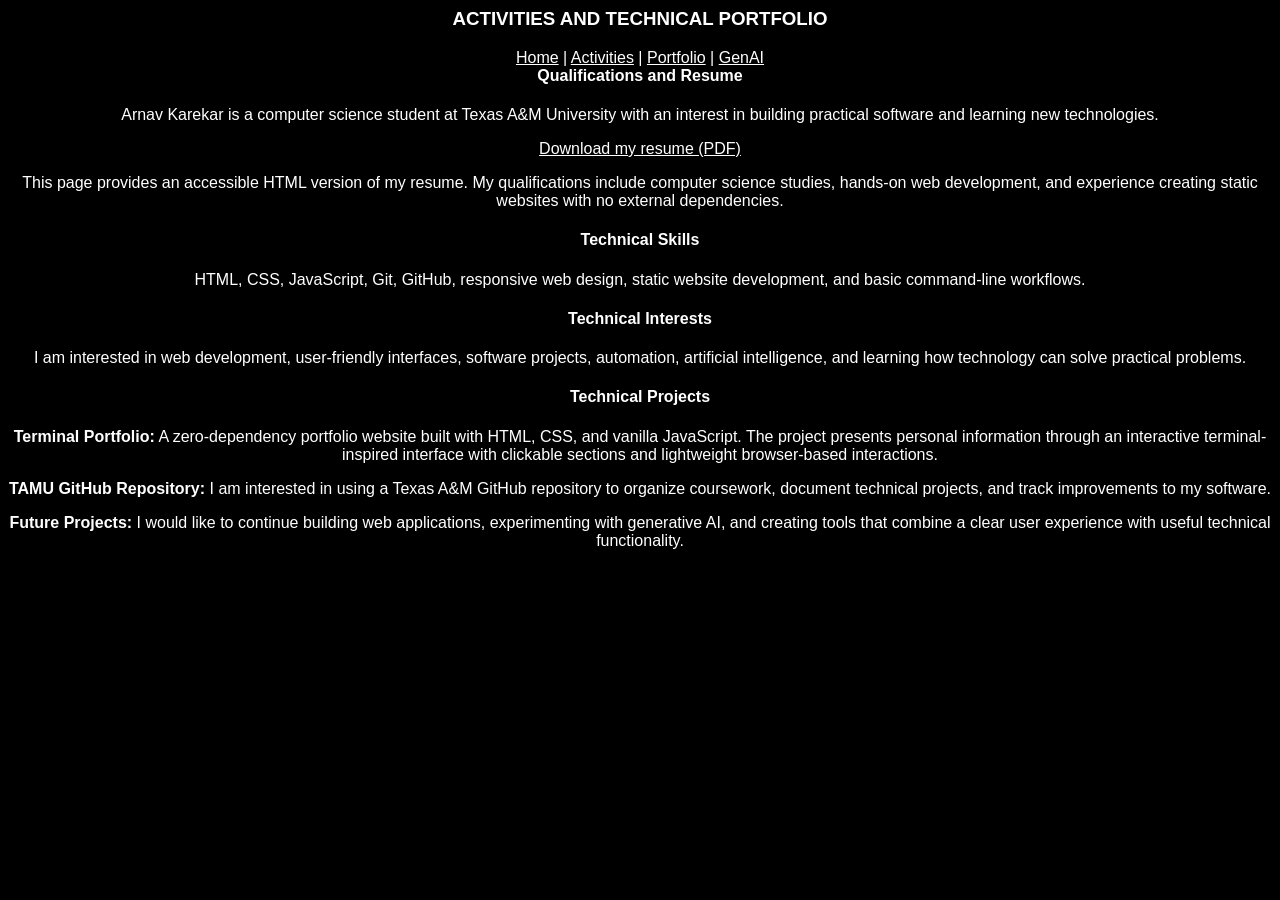
==== activities.html @ a3d9e231 "First Commit" ====
<!DOCTYPE HTML PUBLIC "-//W3C//DTD HTML 4.01 Transitional//EN">
<html>
<head>
<title>Arnav Karekar - Activities and Portfolio</title>
<meta http-equiv="Content-Type" content="text/html; charset=iso-8859-1">
<link rel="stylesheet" href="styles.css">
</head>

<body>
<table width="100%" border="0" cellspacing="0" cellpadding="0">
	<tr>
		<td align="center"><h3>ACTIVITIES AND TECHNICAL PORTFOLIO</h3></td>
	</tr>
	<tr>
		<td align="center"><a href="index.html">Home</a> | <a href="activities.html">Activities</a> | <a href="portfolio.html">Portfolio</a> | <a href="genai.thml">GenAI</a></td>
	</tr>
	<tr>
		<td align="center">
			<h4>Qualifications and Resume</h4>
			<p>Arnav Karekar is a computer science student at Texas A&amp;M University with an interest in building practical software and learning new technologies.</p>
			<p><a href="ArnavKarekarCyber.pdf" download>Download my resume (PDF)</a></p>
			<p>This page provides an accessible HTML version of my resume. My qualifications include computer science studies, hands-on web development, and experience creating static websites with no external dependencies.</p>

			<h4>Technical Skills</h4>
			<p>HTML, CSS, JavaScript, Git, GitHub, responsive web design, static website development, and basic command-line workflows.</p>

			<h4>Technical Interests</h4>
			<p>I am interested in web development, user-friendly interfaces, software projects, automation, artificial intelligence, and learning how technology can solve practical problems.</p>

			<h4>Technical Projects</h4>
			<p><strong>Terminal Portfolio:</strong> A zero-dependency portfolio website built with HTML, CSS, and vanilla JavaScript. The project presents personal information through an interactive terminal-inspired interface with clickable sections and lightweight browser-based interactions.</p>
			<p><strong>TAMU GitHub Repository:</strong> I am interested in using a Texas A&amp;M GitHub repository to organize coursework, document technical projects, and track improvements to my software.</p>
			<p><strong>Future Projects:</strong> I would like to continue building web applications, experimenting with generative AI, and creating tools that combine a clear user experience with useful technical functionality.</p>
		</td>
	</tr>
</table>

</body>
</html>
---- styles.css ----
body {
  background-color: black;
  color: white;
  font-family: Arial, sans-serif;
}

a {
  color: white;
}

h3, td {
  color: white;
}
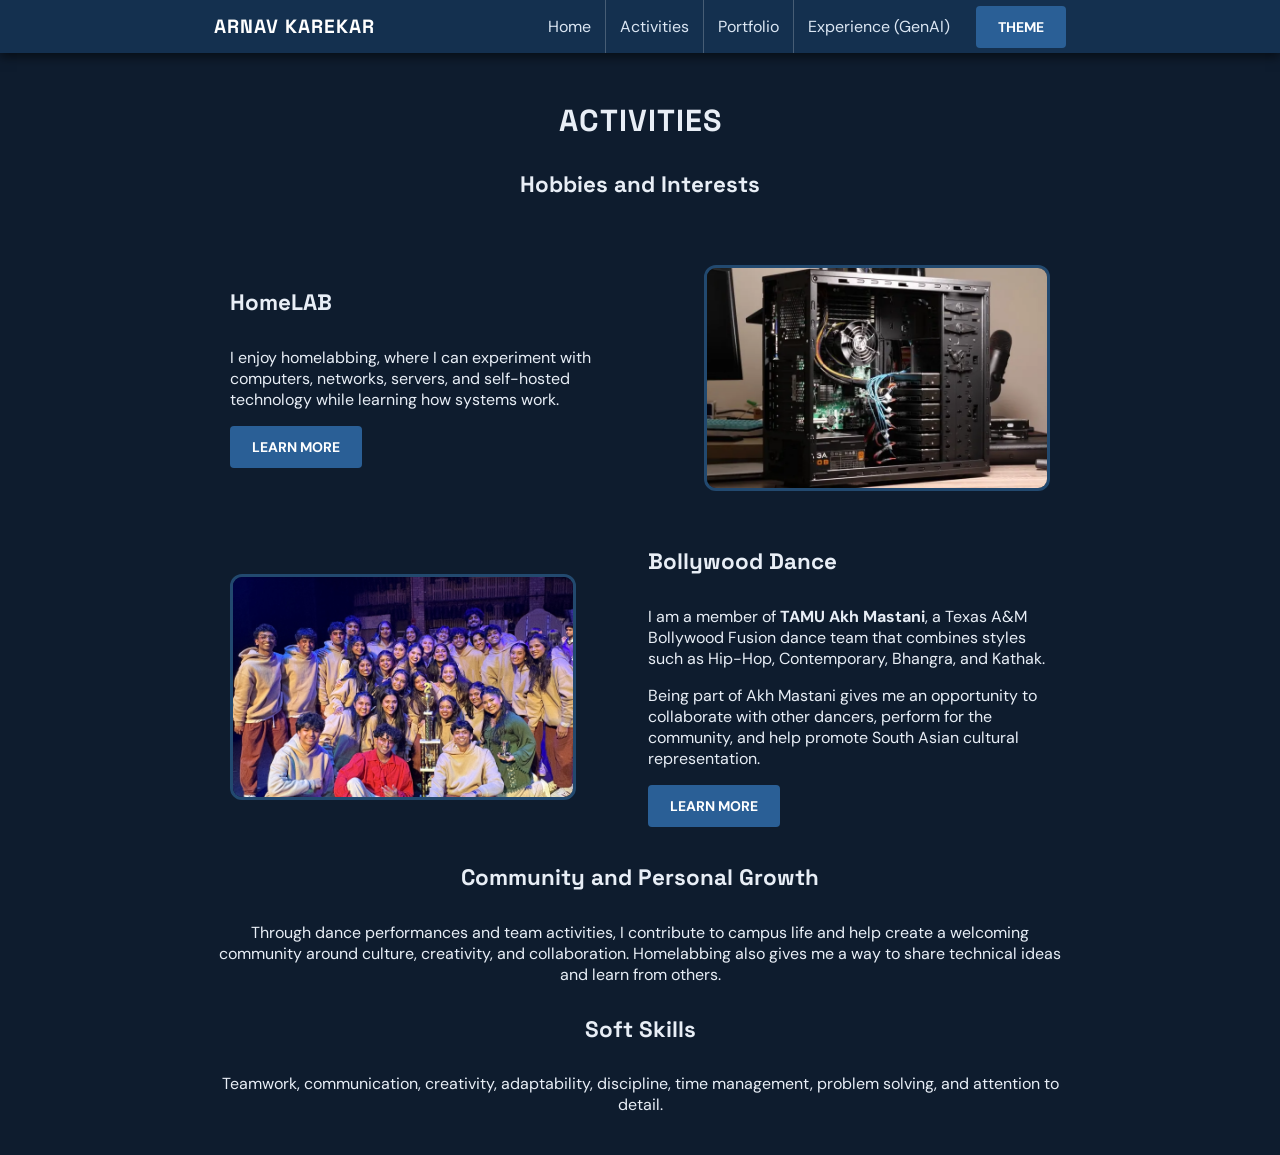
==== commit 54df9713: "Project 1 Check Point 2" ====
--- a/activities.html
+++ b/activities.html
@@ -1,36 +1,62 @@
 <!DOCTYPE HTML PUBLIC "-//W3C//DTD HTML 4.01 Transitional//EN">
 <html>
 <head>
-<title>Arnav Karekar - Activities and Portfolio</title>
+<title>Arnav Karekar - Activities</title>
 <meta http-equiv="Content-Type" content="text/html; charset=iso-8859-1">
-<link rel="stylesheet" href="styles.css">
+<link id="theme" rel="stylesheet" href="css/dark.css">
+<script>
+function toggleTheme() {
+	document.getElementById('theme').href = document.getElementById('theme').href.endsWith('css/dark.css') ? 'css/light.css' : 'css/dark.css';
+}
+</script>
 </head>
 
 <body>
+<div class="header">
 <table width="100%" border="0" cellspacing="0" cellpadding="0">
 	<tr>
-		<td align="center"><h3>ACTIVITIES AND TECHNICAL PORTFOLIO</h3></td>
+		<td class="brand">Arnav Karekar</td>
+		<td class="nav" align="right"><a href="index.html">Home</a><a href="activities.html">Activities</a><a href="portfolio.html">Portfolio</a><a href="genai.html">Experience (GenAI)</a><button onclick="toggleTheme()">Theme</button></td>
+	</tr>
+</table>
+</div>
+<table class="content" width="100%" border="0" cellspacing="0" cellpadding="0">
+	<tr>
+		<td align="center"><h3>Activities</h3></td>
 	</tr>
 	<tr>
-		<td align="center"><a href="index.html">Home</a> | <a href="activities.html">Activities</a> | <a href="portfolio.html">Portfolio</a> | <a href="genai.thml">GenAI</a></td>
+		<td align="center"><h4>Hobbies and Interests</h4></td>
+	</tr>
+	<tr>
+		<td>
+			<table width="100%" border="0" cellspacing="16" cellpadding="0">
+				<tr>
+					<td class="feat-text" width="50%">
+						<h4>HomeLAB</h4>
+						<p>I enjoy homelabbing, where I can experiment with computers, networks, servers, and self-hosted technology while learning how systems work.</p>
+						<a class="btn" href="portfolio.html">Learn More</a>
+					</td>
+					<td class="feat-img" width="50%" align="right"><img class="feature" src="images/homelab.webp" alt="Homelab server with hard drive bays"></td>
+				</tr>
+				<tr>
+					<td class="feat-img" width="50%" align="left"><img class="feature" src="images/dance.jpg" alt="TAMU Akh Mastani dance team with a trophy"></td>
+					<td class="feat-text" width="50%">
+						<h4>Bollywood Dance</h4>
+						<p>I am a member of <strong>TAMU Akh Mastani</strong>, a Texas A&amp;M Bollywood Fusion dance team that combines styles such as Hip-Hop, Contemporary, Bhangra, and Kathak.</p>
+						<p>Being part of Akh Mastani gives me an opportunity to collaborate with other dancers, perform for the community, and help promote South Asian cultural representation.</p>
+						<a class="btn" href="https://akhmastani.com">Learn More</a>
+					</td>
+				</tr>
+			</table>
+		</td>
 	</tr>
 	<tr>
 		<td align="center">
-			<h4>Qualifications and Resume</h4>
-			<p>Arnav Karekar is a computer science student at Texas A&amp;M University with an interest in building practical software and learning new technologies.</p>
-			<p><a href="ArnavKarekarCyber.pdf" download>Download my resume (PDF)</a></p>
-			<p>This page provides an accessible HTML version of my resume. My qualifications include computer science studies, hands-on web development, and experience creating static websites with no external dependencies.</p>
+			<h4 id="community">Community and Personal Growth</h4>
+			<p>Through dance performances and team activities, I contribute to campus life and help create a welcoming community around culture, creativity, and collaboration. Homelabbing also gives me a way to share technical ideas and learn from others.</p>
 
-			<h4>Technical Skills</h4>
-			<p>HTML, CSS, JavaScript, Git, GitHub, responsive web design, static website development, and basic command-line workflows.</p>
-
-			<h4>Technical Interests</h4>
-			<p>I am interested in web development, user-friendly interfaces, software projects, automation, artificial intelligence, and learning how technology can solve practical problems.</p>
-
-			<h4>Technical Projects</h4>
-			<p><strong>Terminal Portfolio:</strong> A zero-dependency portfolio website built with HTML, CSS, and vanilla JavaScript. The project presents personal information through an interactive terminal-inspired interface with clickable sections and lightweight browser-based interactions.</p>
-			<p><strong>TAMU GitHub Repository:</strong> I am interested in using a Texas A&amp;M GitHub repository to organize coursework, document technical projects, and track improvements to my software.</p>
-			<p><strong>Future Projects:</strong> I would like to continue building web applications, experimenting with generative AI, and creating tools that combine a clear user experience with useful technical functionality.</p>
+			<h4 id="skills">Soft Skills</h4>
+			<p>Teamwork, communication, creativity, adaptability, discipline, time management, problem solving, and attention to detail.</p>
 		</td>
 	</tr>
 </table>
--- a/css/dark.css
+++ b/css/dark.css
@@ -0,0 +1,293 @@
+@import url('https://fonts.googleapis.com/css2?family=DM+Sans:wght@400;500;700&family=Space+Grotesk:wght@500;600;700&display=swap');
+
+body {
+  background-color: #0e1c2e;
+  color: #e8eef6;
+  font-family: 'DM Sans', 'Segoe UI', Helvetica, Arial, sans-serif;
+  font-size: 18px;
+  line-height: 1.6;
+  margin: 0;
+}
+
+div.header {
+  background: #14304f;
+  box-shadow: 0 4px 10px rgba(0, 0, 0, 0.55);
+  position: relative;
+  z-index: 1;
+  margin-bottom: 48px;
+}
+
+div.header table {
+  max-width: 900px;
+  margin: 0 auto;
+  padding: 0 24px;
+}
+
+h3, h4, td.brand {
+  font-family: 'Space Grotesk', 'Segoe UI', Helvetica, Arial, sans-serif;
+}
+
+td.brand {
+  color: #ffffff;
+  font-size: 1.2rem;
+  font-weight: 700;
+  letter-spacing: 1px;
+  text-transform: uppercase;
+}
+
+td.nav {
+  white-space: nowrap;
+}
+
+td.nav a {
+  display: inline-block;
+  padding: 16px 14px;
+  font-size: 1rem;
+  color: #dbe6f3;
+  text-decoration: none;
+  transition: background 0.15s, color 0.15s;
+}
+
+td.nav a + a {
+  border-left: 1px solid rgba(255, 255, 255, 0.22);
+}
+
+td.nav a:hover {
+  background: #22496f;
+  color: #ffffff;
+  text-decoration: none;
+}
+
+td.nav button {
+  margin-left: 12px;
+}
+
+table.content {
+  max-width: 900px;
+  margin: 0 auto;
+  padding: 0 24px 40px;
+}
+
+h3, h4, td {
+  color: #e8eef6;
+}
+
+h3 {
+  font-size: 1.9rem;
+  text-transform: uppercase;
+  letter-spacing: 1px;
+}
+
+h3.welcome {
+  font-size: 3.2rem;
+  letter-spacing: 2px;
+}
+
+h4 {
+  font-size: 1.4rem;
+}
+
+h4.section {
+  margin-top: 56px;
+}
+
+a {
+  color: #8ec2f2;
+  text-decoration: none;
+}
+
+a:hover {
+  text-decoration: underline;
+}
+
+td.feat-text, td.feat-img {
+  padding: 20px 0;
+  vertical-align: middle;
+}
+
+table.cards {
+  border-collapse: separate;
+  border-spacing: 16px 28px;
+}
+
+td.card {
+  background: #16283f;
+  border: 1px solid #22496f;
+  border-radius: 10px;
+  padding: 20px;
+  vertical-align: top;
+  font-size: 1rem;
+}
+
+button, a[download], a.btn {
+  display: inline-block;
+  background: #2a5f96;
+  color: #ffffff;
+  border: none;
+  border-radius: 4px;
+  padding: 12px 22px;
+  font: bold 14px 'DM Sans', Helvetica, Arial, sans-serif;
+  text-transform: uppercase;
+  cursor: pointer;
+  transition: background 0.15s, transform 0.15s, box-shadow 0.15s;
+}
+
+button:hover, a[download]:hover, a.btn:hover {
+  background: #3b7cbd;
+  transform: translateY(-2px);
+  box-shadow: 0 4px 12px rgba(0, 0, 0, 0.5);
+  text-decoration: none;
+}
+
+img.headshot, img.feature {
+  object-fit: cover;
+  border: 3px solid #22496f;
+  transition: transform 0.15s, border-color 0.15s, box-shadow 0.15s;
+}
+
+img.headshot {
+  width: 240px;
+  height: 240px;
+  border-radius: 50%;
+}
+
+img.feature {
+  width: 100%;
+  max-width: 340px;
+  height: 220px;
+  border-radius: 12px;
+}
+
+img.headshot:hover, img.feature:hover {
+  transform: scale(1.04);
+  border-color: #3b7cbd;
+  box-shadow: 0 6px 18px rgba(0, 0, 0, 0.6);
+}
+
+div.wrap {
+  max-width: 900px;
+  margin: 0 auto;
+  padding: 0 24px 64px;
+}
+
+p.eyebrow {
+  margin: 0;
+  color: #6fb0ef;
+  font-size: 0.8rem;
+  font-weight: 700;
+  letter-spacing: 0.14em;
+  text-transform: uppercase;
+}
+
+.hero h1 {
+  margin: 14px 0 18px;
+  font-family: 'Space Grotesk', 'Segoe UI', Helvetica, Arial, sans-serif;
+  font-size: clamp(2.4rem, 6vw, 4rem);
+  line-height: 1.05;
+  letter-spacing: -0.02em;
+}
+
+.hero p.lead {
+  max-width: 620px;
+  margin: 0;
+  color: #b9c8da;
+}
+
+ul.stats {
+  display: flex;
+  flex-wrap: wrap;
+  gap: 12px;
+  margin: 28px 0 0;
+  padding: 0;
+  list-style: none;
+}
+
+ul.stats li {
+  padding: 8px 16px;
+  border: 1px solid #22496f;
+  border-radius: 999px;
+  background: #16283f;
+  font-size: 0.9rem;
+}
+
+section.timeline {
+  position: relative;
+  margin: 56px 0 0;
+  padding-left: 28px;
+  border-left: 2px solid #22496f;
+}
+
+article.role {
+  position: relative;
+  margin-bottom: 22px;
+  padding: 24px 26px;
+  border: 1px solid #22496f;
+  border-radius: 10px;
+  background: #16283f;
+  transition: transform 0.15s, border-color 0.15s, box-shadow 0.15s;
+}
+
+article.role:hover {
+  transform: translateY(-3px);
+  border-color: #3b7cbd;
+  box-shadow: 0 8px 20px rgba(0, 0, 0, 0.5);
+}
+
+article.role::before {
+  content: '';
+  position: absolute;
+  left: -39px;
+  top: 28px;
+  width: 14px;
+  height: 14px;
+  border: 3px solid #0e1c2e;
+  border-radius: 50%;
+  background: #3b7cbd;
+}
+
+.role-meta {
+  display: flex;
+  flex-wrap: wrap;
+  justify-content: space-between;
+  gap: 6px 20px;
+  color: #9fb4cc;
+  font-size: 0.8rem;
+  letter-spacing: 0.06em;
+  text-transform: uppercase;
+}
+
+article.role h3 {
+  margin: 10px 0;
+  font-family: 'Space Grotesk', 'Segoe UI', Helvetica, Arial, sans-serif;
+  font-size: 1.35rem;
+}
+
+article.role p {
+  margin: 0;
+  color: #d3dfec;
+}
+
+ul.tags {
+  display: flex;
+  flex-wrap: wrap;
+  gap: 8px;
+  margin: 16px 0 0;
+  padding: 0;
+  list-style: none;
+}
+
+ul.tags li {
+  padding: 4px 12px;
+  border: 1px solid #2a5f96;
+  border-radius: 999px;
+  background: #0e1c2e;
+  color: #9fc7f0;
+  font-size: 0.78rem;
+}
+
+p.page-footer {
+  margin-top: 56px;
+  color: #9fb4cc;
+  font-size: 0.9rem;
+  text-align: center;
+}
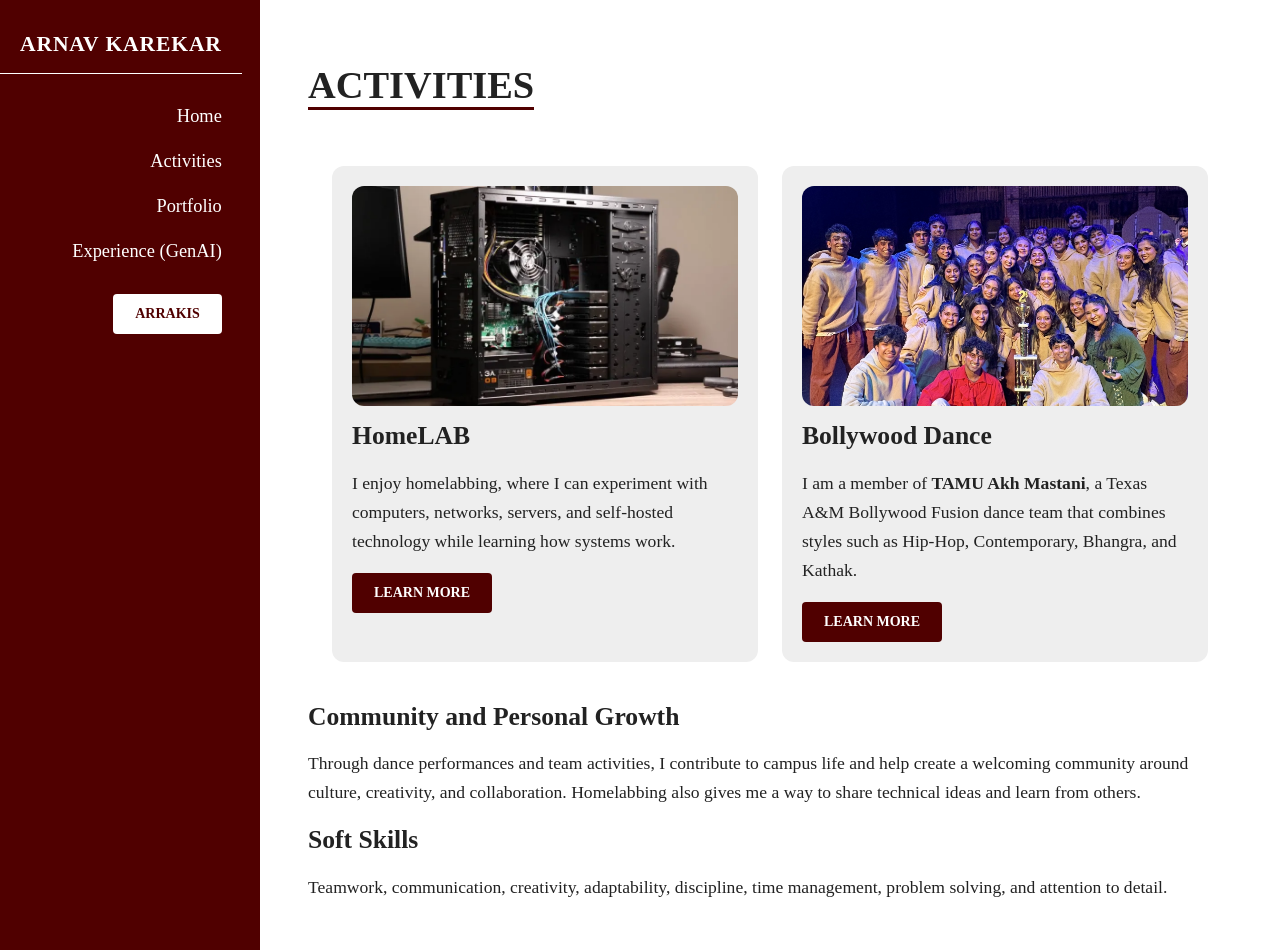
==== commit 5b5d99dc: "Final Commit" ====
--- a/activities.html
+++ b/activities.html
@@ -3,10 +3,18 @@
 <head>
 <title>Arnav Karekar - Activities</title>
 <meta http-equiv="Content-Type" content="text/html; charset=iso-8859-1">
-<link id="theme" rel="stylesheet" href="css/dark.css">
+<link id="theme" rel="stylesheet" href="css/aggie.css">
 <script>
 function toggleTheme() {
-	document.getElementById('theme').href = document.getElementById('theme').href.endsWith('css/dark.css') ? 'css/light.css' : 'css/dark.css';
+	var t = document.getElementById('theme');
+	var btn = document.getElementById('themeBtn');
+	if (t.href.indexOf('aggie') >= 0) {
+		t.href = 'css/navy.css';
+		btn.innerHTML = 'Aggie';
+	} else {
+		t.href = 'css/aggie.css';
+		btn.innerHTML = 'Arrakis';
+	}
 }
 </script>
 </head>
@@ -15,35 +23,29 @@
 <div class="header">
 <table width="100%" border="0" cellspacing="0" cellpadding="0">
 	<tr>
-		<td class="brand">Arnav Karekar</td>
-		<td class="nav" align="right"><a href="index.html">Home</a><a href="activities.html">Activities</a><a href="portfolio.html">Portfolio</a><a href="genai.html">Experience (GenAI)</a><button onclick="toggleTheme()">Theme</button></td>
+		<td class="brand"><a href="index.html">Arnav Karekar</a></td>
+		<td class="nav" align="right"><a href="index.html">Home</a><a href="activities.html">Activities</a><a href="portfolio.html">Portfolio</a><a href="genai.html">Experience (GenAI)</a><button id="themeBtn" onclick="toggleTheme()">Arrakis</button></td>
 	</tr>
 </table>
 </div>
 <table class="content" width="100%" border="0" cellspacing="0" cellpadding="0">
 	<tr>
-		<td align="center"><h3>Activities</h3></td>
-	</tr>
-	<tr>
-		<td align="center"><h4>Hobbies and Interests</h4></td>
+		<td><h3>Activities</h3></td>
 	</tr>
 	<tr>
 		<td>
-			<table width="100%" border="0" cellspacing="16" cellpadding="0">
+			<table class="activity-grid" width="100%" border="0" cellspacing="24" cellpadding="0">
 				<tr>
-					<td class="feat-text" width="50%">
+					<td class="activity-card" width="50%" valign="top">
+						<img class="feature" src="images/homelab.webp" alt="Homelab server with hard drive bays">
 						<h4>HomeLAB</h4>
 						<p>I enjoy homelabbing, where I can experiment with computers, networks, servers, and self-hosted technology while learning how systems work.</p>
 						<a class="btn" href="portfolio.html">Learn More</a>
 					</td>
-					<td class="feat-img" width="50%" align="right"><img class="feature" src="images/homelab.webp" alt="Homelab server with hard drive bays"></td>
-				</tr>
-				<tr>
-					<td class="feat-img" width="50%" align="left"><img class="feature" src="images/dance.jpg" alt="TAMU Akh Mastani dance team with a trophy"></td>
-					<td class="feat-text" width="50%">
+					<td class="activity-card" width="50%" valign="top">
+						<img class="feature" src="images/dance.jpg" alt="TAMU Akh Mastani dance team with a trophy">
 						<h4>Bollywood Dance</h4>
 						<p>I am a member of <strong>TAMU Akh Mastani</strong>, a Texas A&amp;M Bollywood Fusion dance team that combines styles such as Hip-Hop, Contemporary, Bhangra, and Kathak.</p>
-						<p>Being part of Akh Mastani gives me an opportunity to collaborate with other dancers, perform for the community, and help promote South Asian cultural representation.</p>
 						<a class="btn" href="https://akhmastani.com">Learn More</a>
 					</td>
 				</tr>
@@ -51,7 +53,7 @@
 		</td>
 	</tr>
 	<tr>
-		<td align="center">
+		<td>
 			<h4 id="community">Community and Personal Growth</h4>
 			<p>Through dance performances and team activities, I contribute to campus life and help create a welcoming community around culture, creativity, and collaboration. Homelabbing also gives me a way to share technical ideas and learn from others.</p>
 
--- a/css/aggie.css
+++ b/css/aggie.css
@@ -0,0 +1,285 @@
+/* Design sketch 2 — Aggie / TAMU colors */
+body {
+  margin: 0;
+  display: flex;
+  align-items: stretch;
+  min-height: 100vh;
+  font-family: Georgia, serif;
+  font-size: 22px;
+  line-height: 1.6;
+  color: #222;
+  /* maroon tab bar + white content, full page height */
+  background: linear-gradient(to right, #500000 260px, #ffffff 260px);
+}
+
+div.header {
+  width: 260px;
+  flex: 0 0 260px;
+  align-self: stretch;
+  background: transparent;
+  color: #fff;
+  padding: 32px 0;
+  box-sizing: border-box;
+}
+
+div.header table,
+div.header tr,
+div.header td {
+  display: block;
+  width: 100%;
+  box-sizing: border-box;
+}
+
+td.brand {
+  color: #fff;
+  font-size: 1.35rem;
+  font-weight: bold;
+  text-transform: uppercase;
+  letter-spacing: 0.04em;
+  margin: 0 0 20px;
+  padding: 0 20px 16px;
+  border-bottom: 1px solid #fff;
+  box-sizing: border-box;
+}
+
+td.brand a {
+  color: #fff;
+  text-decoration: none;
+}
+
+td.nav a {
+  display: block;
+  width: 100%;
+  box-sizing: border-box;
+  color: #fff;
+  text-decoration: none;
+  font-size: 1.15rem;
+  padding: 12px 20px;
+  margin: 0;
+  border-radius: 0;
+}
+
+td.nav a:hover {
+  background: #3c0000;
+}
+
+td.nav button {
+  display: inline-block;
+  width: auto;
+  margin: 20px 20px 0;
+  background: #ffffff;
+  color: #500000;
+  border: none;
+  border-radius: 4px;
+  padding: 12px 22px;
+  font: bold 14px Georgia, serif;
+  text-transform: uppercase;
+  cursor: pointer;
+  transition: background 0.15s, transform 0.15s, box-shadow 0.15s;
+  box-sizing: border-box;
+}
+
+td.nav button:hover {
+  background: #f0e6e6;
+  transform: translateY(-2px);
+  box-shadow: 0 4px 12px rgba(0, 0, 0, 0.35);
+}
+
+table.content,
+div.wrap {
+  flex: 1;
+  padding: 48px;
+  box-sizing: border-box;
+}
+
+div.wrap .hero .brand-mark {
+  font-size: 2.8rem;
+  font-weight: bold;
+  text-transform: uppercase;
+  margin: 12px 0;
+}
+
+div.wrap .hero h1 {
+  font-size: 1.6rem;
+  margin: 0 0 12px;
+}
+
+div.wrap .hero-actions {
+  margin-top: 24px;
+}
+
+div.wrap .hero-actions a.btn {
+  margin-right: 12px;
+}
+
+div.wrap section.timeline {
+  margin-top: 24px;
+  padding-left: 20px;
+  border-left: 3px solid #500000;
+}
+
+div.wrap article.role {
+  margin-bottom: 28px;
+}
+
+div.wrap article.role h3 {
+  font-size: 1.4rem;
+  border-bottom: none;
+  display: block;
+}
+
+div.wrap .role-meta {
+  color: #666;
+  font-size: 0.9rem;
+  text-transform: uppercase;
+  letter-spacing: 0.04em;
+}
+
+div.wrap ul.tags {
+  list-style: none;
+  padding: 0;
+  margin: 12px 0 0;
+}
+
+div.wrap ul.tags li {
+  display: inline-block;
+  margin: 0 8px 8px 0;
+  padding: 4px 10px;
+  background: #eee;
+  border-radius: 4px;
+  font-size: 0.85rem;
+}
+
+div.wrap .skill-grid {
+  display: grid;
+  grid-template-columns: 1fr 1fr;
+  gap: 20px;
+}
+
+div.wrap .skill-grid h3 {
+  font-size: 1.1rem;
+  border-bottom: none;
+}
+
+table.page-head h3 {
+  margin: 0;
+}
+
+table.activity-grid {
+  margin-top: 16px;
+}
+
+td.activity-card {
+  background: #eee;
+  border-radius: 12px;
+  padding: 20px;
+  vertical-align: top;
+}
+
+img.feature {
+  display: block;
+  width: 100%;
+  height: 220px;
+  object-fit: cover;
+  border-radius: 12px;
+  margin-bottom: 12px;
+}
+
+table.project-list {
+  border-collapse: separate;
+  border-spacing: 0 16px;
+}
+
+td.card {
+  background: #eee;
+  border-radius: 12px;
+  padding: 20px 24px;
+  font-size: 1.05rem;
+}
+
+td.project-row {
+  display: flex;
+  align-items: center;
+  gap: 20px;
+}
+
+td.project-row p {
+  flex: 1;
+  margin: 0;
+}
+
+span.num {
+  flex-shrink: 0;
+  display: inline-flex;
+  align-items: center;
+  justify-content: center;
+  width: 40px;
+  height: 40px;
+  border-radius: 50%;
+  background: #500000;
+  color: #fff;
+  font-weight: bold;
+  font-size: 1.1rem;
+}
+
+td.project-row .btn {
+  flex-shrink: 0;
+}
+
+button,
+a.btn,
+a[download] {
+  background: #500000;
+  color: #fff;
+  border: none;
+  border-radius: 4px;
+  padding: 12px 22px;
+  font: bold 14px Georgia, serif;
+  text-transform: uppercase;
+  text-decoration: none;
+  display: inline-block;
+  cursor: pointer;
+  transition: background 0.15s, transform 0.15s, box-shadow 0.15s;
+}
+
+button:hover,
+a.btn:hover,
+a[download]:hover {
+  background: #3c0000;
+  transform: translateY(-2px);
+  box-shadow: 0 4px 12px rgba(0, 0, 0, 0.35);
+  text-decoration: none;
+}
+
+img.headshot {
+  width: 280px;
+  height: 280px;
+  border-radius: 50%;
+  object-fit: cover;
+}
+
+h3 {
+  font-size: 2.4rem;
+  text-transform: uppercase;
+  border-bottom: 3px solid #500000;
+  display: inline-block;
+  margin: 0.4em 0;
+}
+
+h3.welcome {
+  font-size: 3.4rem;
+}
+
+h4 {
+  font-size: 1.6rem;
+  margin: 0.6em 0;
+}
+
+p {
+  font-size: 1.1rem;
+  line-height: 1.65;
+}
+
+a {
+  color: #500000;
+}
